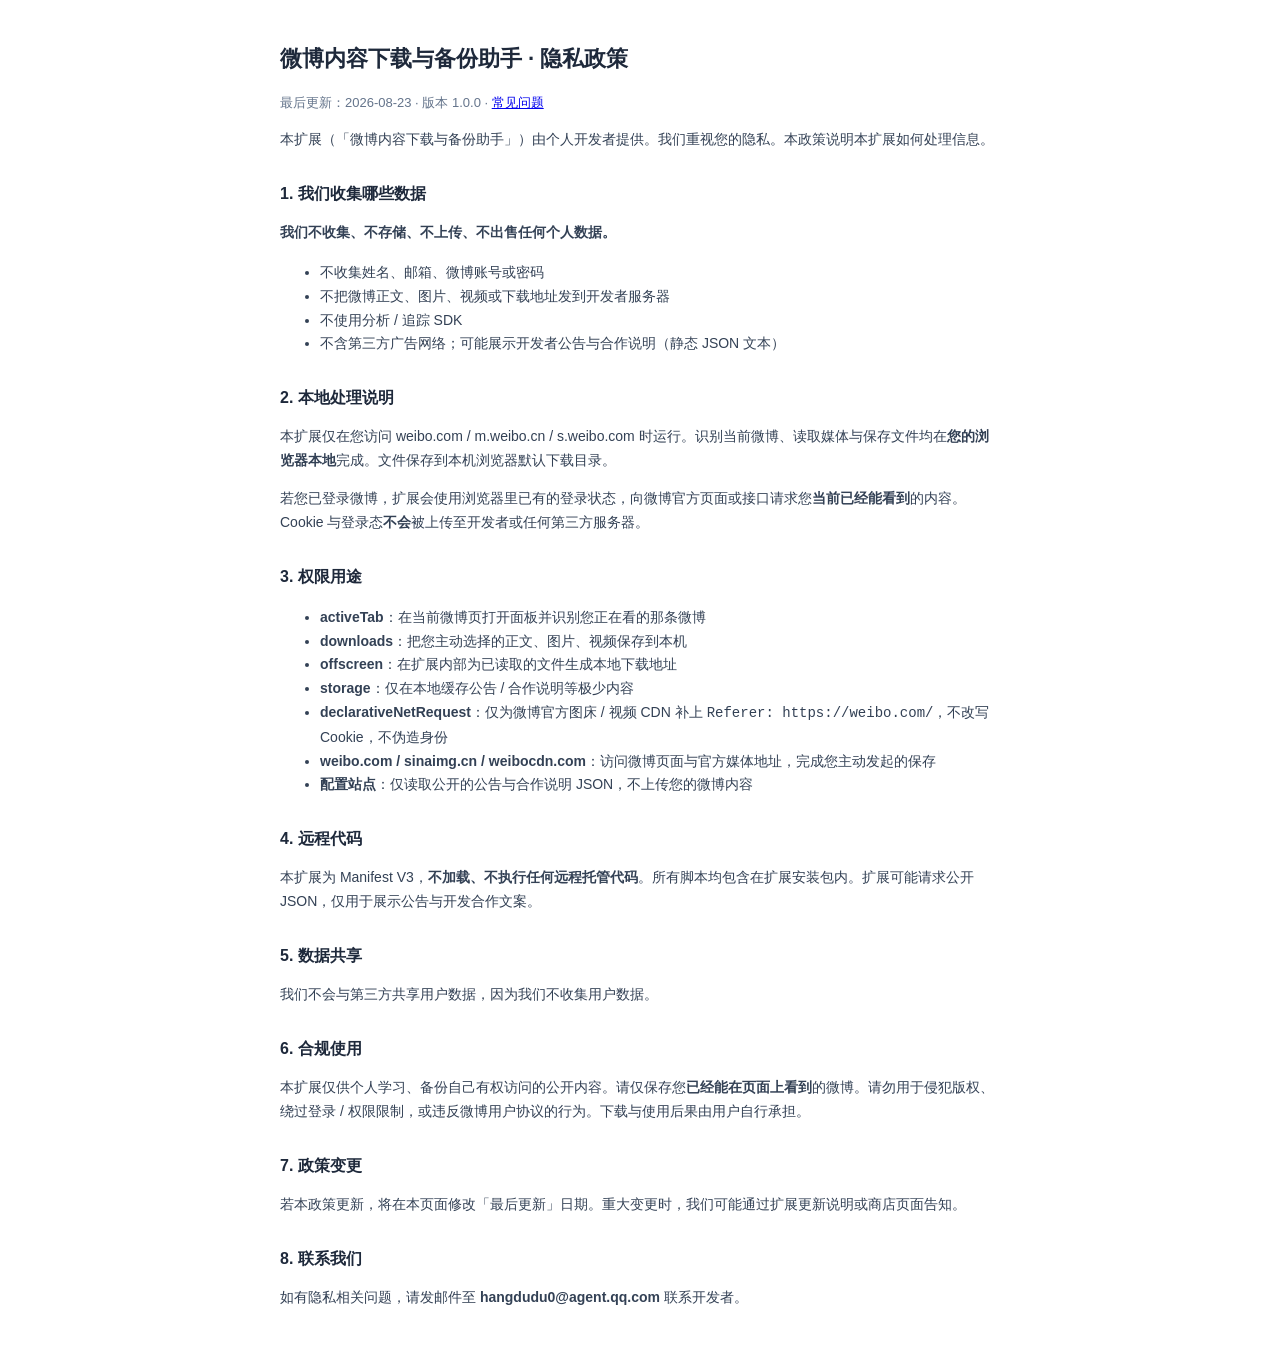
==== docs/index.html @ 3a5b17fc "Initial commit: 微博内容下载与备份助手 v1.0.0 Co-authored-by: Cursor <cursoragent@cursor.com>" ====
<!DOCTYPE html>
<html lang="zh-CN">
<head>
  <meta charset="UTF-8">
  <meta name="viewport" content="width=device-width, initial-scale=1">
  <title>微博内容下载与备份助手 - 隐私政策</title>
  <style>
    body { font-family: -apple-system, "Segoe UI", "PingFang SC", "Microsoft YaHei", sans-serif; max-width: 720px; margin: 40px auto; padding: 0 20px; line-height: 1.7; color: #1e293b; }
    h1 { font-size: 22px; }
    h2 { font-size: 16px; margin-top: 28px; }
    p, li { font-size: 14px; color: #334155; }
    .muted { color: #64748b; font-size: 13px; }
  </style>
</head>
<body>
  <h1>微博内容下载与备份助手 · 隐私政策</h1>
  <p class="muted">最后更新：2026-08-23 · 版本 1.0.0 · <a href="faq.html">常见问题</a></p>

  <p>本扩展（「微博内容下载与备份助手」）由个人开发者提供。我们重视您的隐私。本政策说明本扩展如何处理信息。</p>

  <h2>1. 我们收集哪些数据</h2>
  <p><strong>我们不收集、不存储、不上传、不出售任何个人数据。</strong></p>
  <ul>
    <li>不收集姓名、邮箱、微博账号或密码</li>
    <li>不把微博正文、图片、视频或下载地址发到开发者服务器</li>
    <li>不使用分析 / 追踪 SDK</li>
    <li>不含第三方广告网络；可能展示开发者公告与合作说明（静态 JSON 文本）</li>
  </ul>

  <h2>2. 本地处理说明</h2>
  <p>本扩展仅在您访问 weibo.com / m.weibo.cn / s.weibo.com 时运行。识别当前微博、读取媒体与保存文件均在<strong>您的浏览器本地</strong>完成。文件保存到本机浏览器默认下载目录。</p>
  <p>若您已登录微博，扩展会使用浏览器里已有的登录状态，向微博官方页面或接口请求您<strong>当前已经能看到</strong>的内容。Cookie 与登录态<strong>不会</strong>被上传至开发者或任何第三方服务器。</p>

  <h2>3. 权限用途</h2>
  <ul>
    <li><strong>activeTab</strong>：在当前微博页打开面板并识别您正在看的那条微博</li>
    <li><strong>downloads</strong>：把您主动选择的正文、图片、视频保存到本机</li>
    <li><strong>offscreen</strong>：在扩展内部为已读取的文件生成本地下载地址</li>
    <li><strong>storage</strong>：仅在本地缓存公告 / 合作说明等极少内容</li>
    <li><strong>declarativeNetRequest</strong>：仅为微博官方图床 / 视频 CDN 补上 <code>Referer: https://weibo.com/</code>，不改写 Cookie，不伪造身份</li>
    <li><strong>weibo.com / sinaimg.cn / weibocdn.com</strong>：访问微博页面与官方媒体地址，完成您主动发起的保存</li>
    <li><strong>配置站点</strong>：仅读取公开的公告与合作说明 JSON，不上传您的微博内容</li>
  </ul>

  <h2>4. 远程代码</h2>
  <p>本扩展为 Manifest V3，<strong>不加载、不执行任何远程托管代码</strong>。所有脚本均包含在扩展安装包内。扩展可能请求公开 JSON，仅用于展示公告与开发合作文案。</p>

  <h2>5. 数据共享</h2>
  <p>我们不会与第三方共享用户数据，因为我们不收集用户数据。</p>

  <h2>6. 合规使用</h2>
  <p>本扩展仅供个人学习、备份自己有权访问的公开内容。请仅保存您<strong>已经能在页面上看到</strong>的微博。请勿用于侵犯版权、绕过登录 / 权限限制，或违反微博用户协议的行为。下载与使用后果由用户自行承担。</p>

  <h2>7. 政策变更</h2>
  <p>若本政策更新，将在本页面修改「最后更新」日期。重大变更时，我们可能通过扩展更新说明或商店页面告知。</p>

  <h2>8. 联系我们</h2>
  <p>如有隐私相关问题，请发邮件至 <strong>hangdudu0@agent.qq.com</strong> 联系开发者。</p>
</body>
</html>
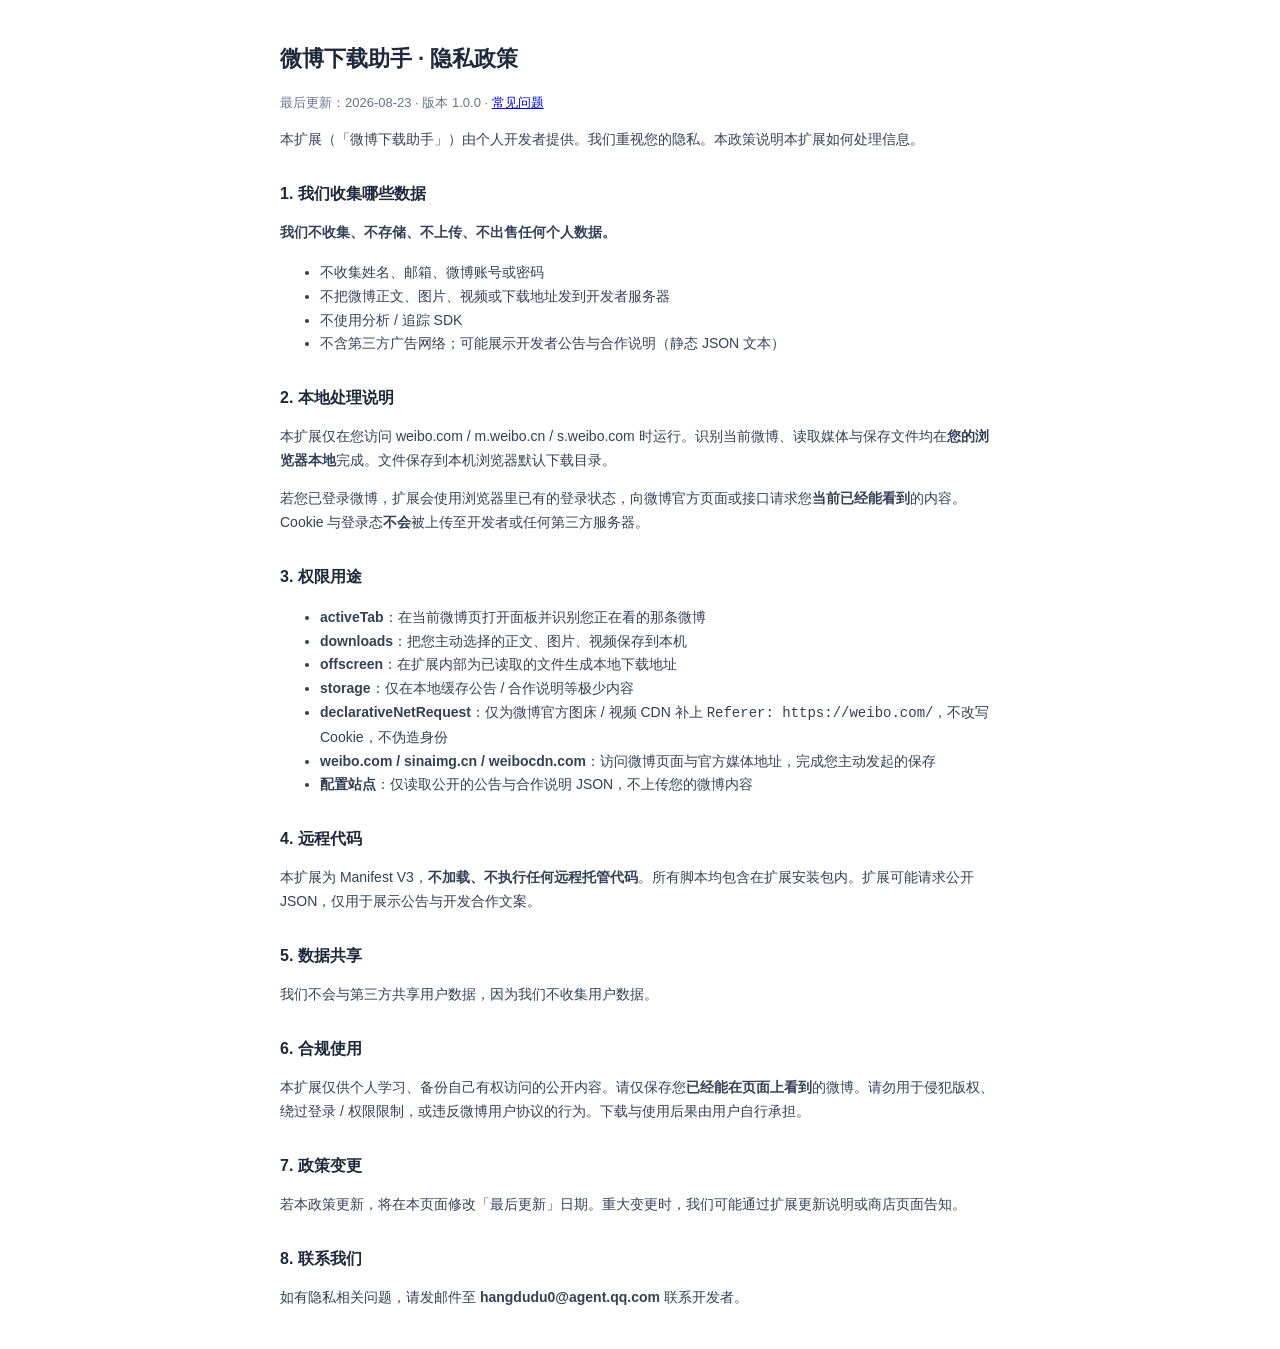
==== commit 921a38e4: "Update weibo downloader store pages, panel sheets, and shorter name. Co-authored-by: Cursor <cursora" ====
--- a/docs/index.html
+++ b/docs/index.html
@@ -3,7 +3,7 @@
 <head>
   <meta charset="UTF-8">
   <meta name="viewport" content="width=device-width, initial-scale=1">
-  <title>微博内容下载与备份助手 - 隐私政策</title>
+  <title>微博下载助手 - 隐私政策</title>
   <style>
     body { font-family: -apple-system, "Segoe UI", "PingFang SC", "Microsoft YaHei", sans-serif; max-width: 720px; margin: 40px auto; padding: 0 20px; line-height: 1.7; color: #1e293b; }
     h1 { font-size: 22px; }
@@ -13,10 +13,10 @@
   </style>
 </head>
 <body>
-  <h1>微博内容下载与备份助手 · 隐私政策</h1>
+  <h1>微博下载助手 · 隐私政策</h1>
   <p class="muted">最后更新：2026-08-23 · 版本 1.0.0 · <a href="faq.html">常见问题</a></p>
 
-  <p>本扩展（「微博内容下载与备份助手」）由个人开发者提供。我们重视您的隐私。本政策说明本扩展如何处理信息。</p>
+  <p>本扩展（「微博下载助手」）由个人开发者提供。我们重视您的隐私。本政策说明本扩展如何处理信息。</p>
 
   <h2>1. 我们收集哪些数据</h2>
   <p><strong>我们不收集、不存储、不上传、不出售任何个人数据。</strong></p>
